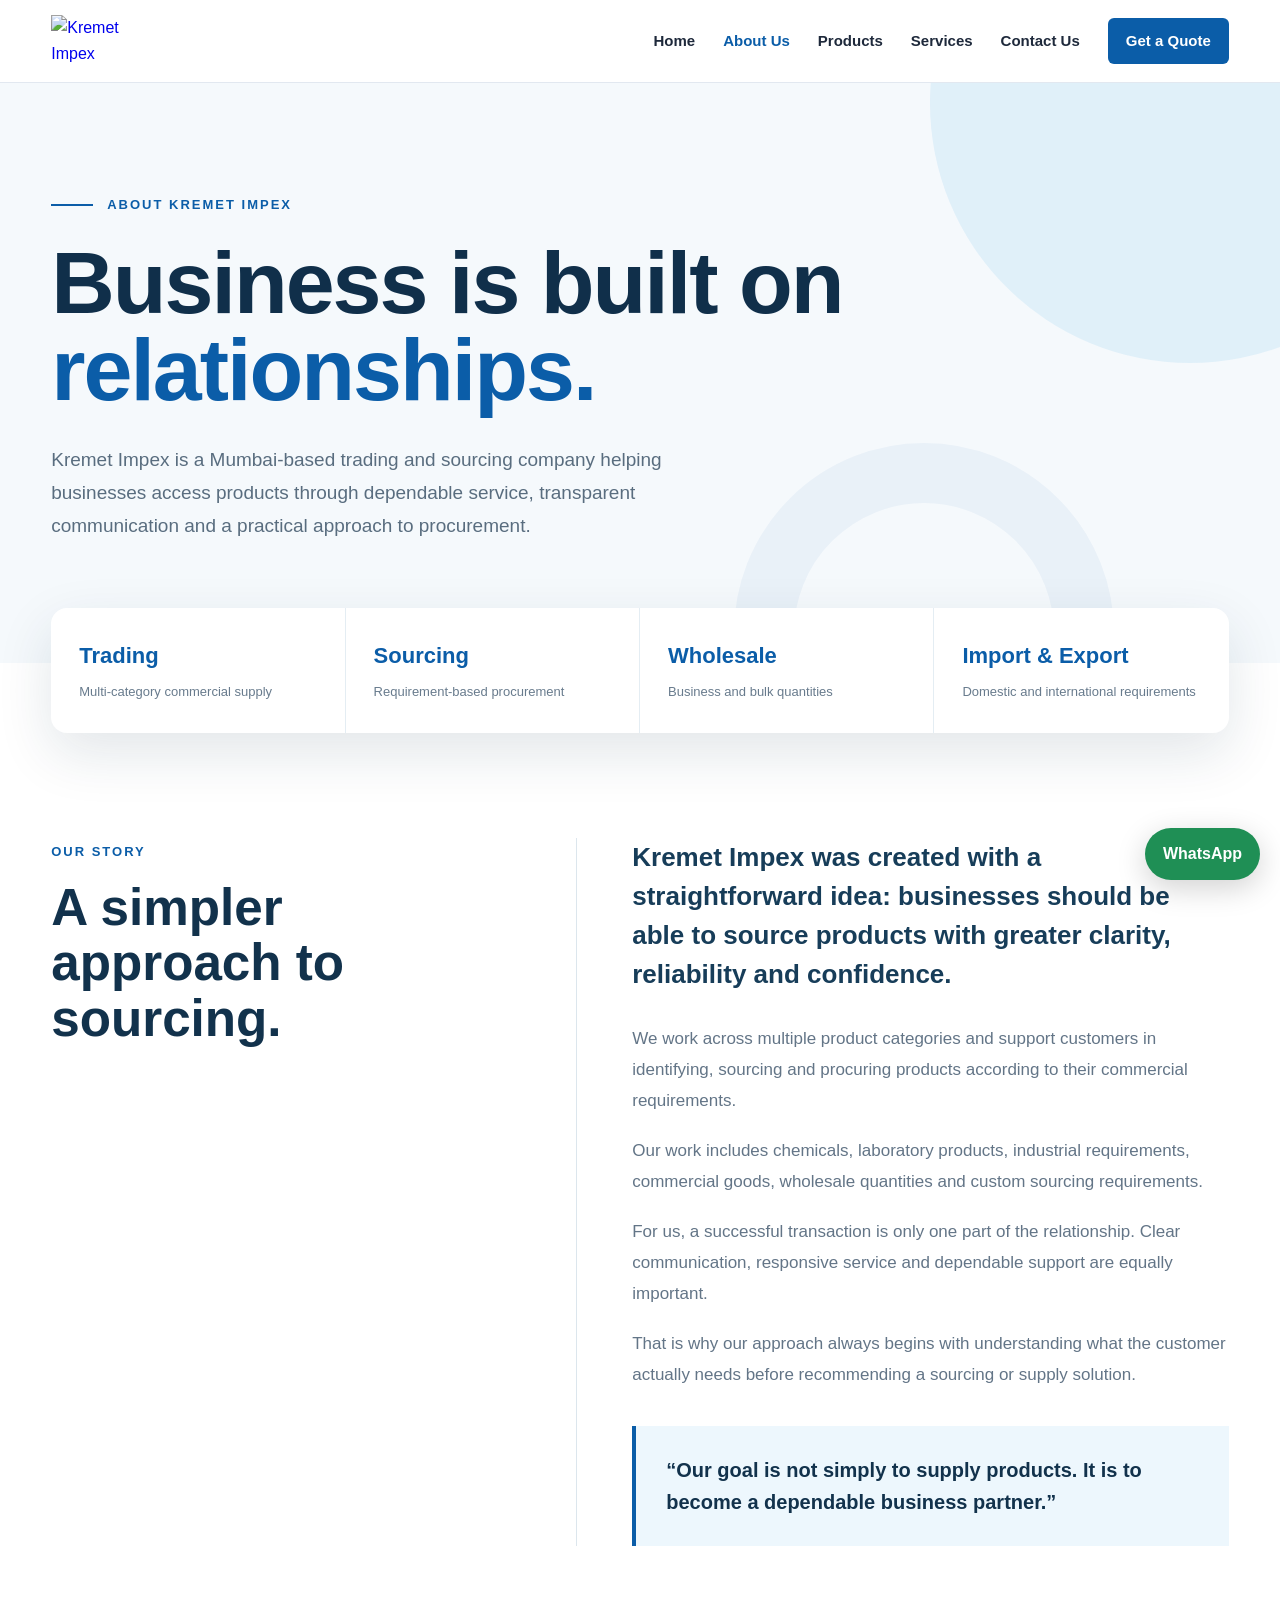
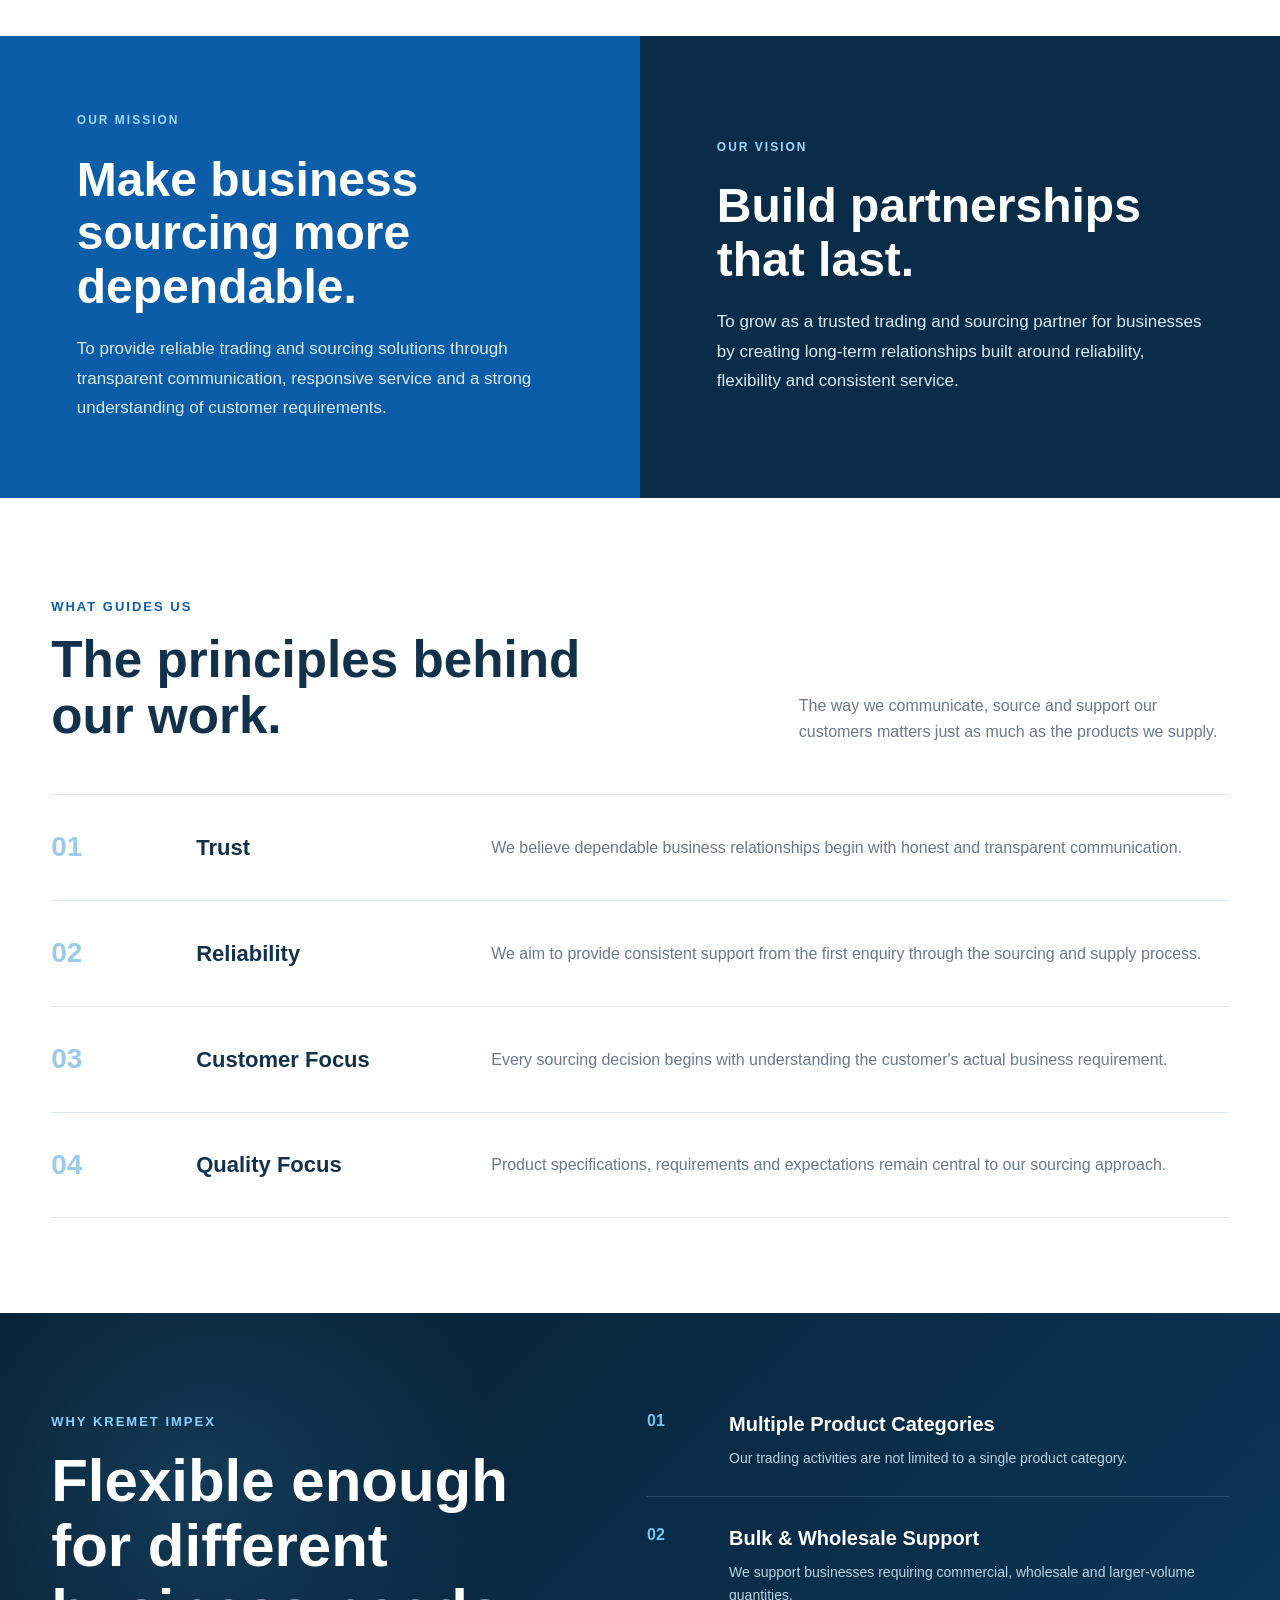
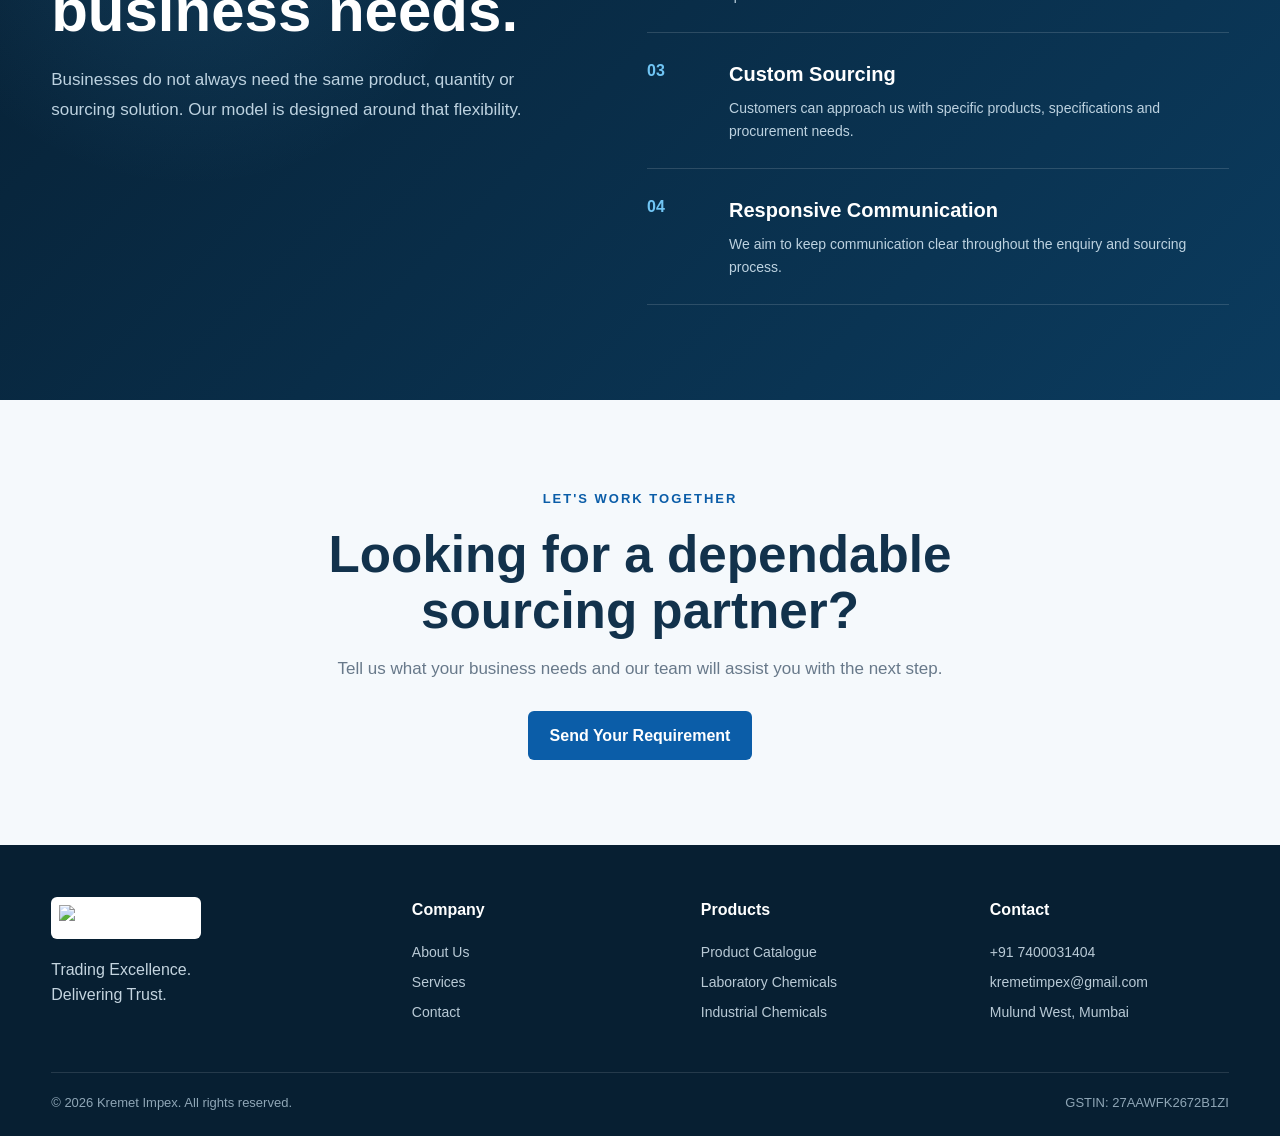
==== about.html @ e768848b "Add files via upload" ====
<!DOCTYPE html>
<html lang="en">

<head>

    <meta charset="UTF-8">
    <meta name="viewport" content="width=device-width, initial-scale=1.0">

    <title>About Us | Kremet Impex</title>

    <meta name="description"
        content="Learn about Kremet Impex, a Mumbai-based trading and sourcing company focused on reliable supply, transparent communication and long-term business relationships.">

    <link rel="stylesheet" href="style.css">

    <style>

        .about-new-hero {
            position: relative;
            overflow: hidden;
            background: #f5f9fc;
            padding: 105px 0 120px;
        }

        .about-new-hero::before {
            content: "";
            position: absolute;
            width: 520px;
            height: 520px;
            border-radius: 50%;
            background: rgba(78, 174, 230, 0.12);
            right: -170px;
            top: -240px;
        }

        .about-new-hero::after {
            content: "";
            position: absolute;
            width: 260px;
            height: 260px;
            border-radius: 50%;
            border: 60px solid rgba(11, 93, 168, 0.05);
            right: 13%;
            bottom: -160px;
        }

        .about-new-hero-content {
            position: relative;
            z-index: 2;
            max-width: 930px;
        }

        .about-new-hero .about-small-title {
            display: inline-flex;
            align-items: center;
            gap: 14px;
            color: #0b5da8;
            font-size: 13px;
            font-weight: 700;
            letter-spacing: 2px;
            margin-bottom: 25px;
        }

        .about-new-hero .about-small-title::before {
            content: "";
            width: 42px;
            height: 2px;
            background: #0b5da8;
        }

        .about-new-hero h1 {
            color: #102f4a;
            font-size: clamp(52px, 7vw, 88px);
            line-height: 0.98;
            letter-spacing: -2px;
            margin-bottom: 30px;
        }

        .about-new-hero h1 span {
            color: #0b5da8;
        }

        .about-new-hero-description {
            max-width: 710px;
            color: #596d7f;
            font-size: 19px;
            line-height: 1.75;
        }

        .about-highlights {
            position: relative;
            z-index: 5;
            margin-top: -55px;
        }

        .about-highlights-box {
            background: #ffffff;
            border-radius: 16px;
            box-shadow: 0 20px 55px rgba(16, 47, 74, 0.12);
            display: grid;
            grid-template-columns: repeat(4, 1fr);
            overflow: hidden;
        }

        .about-highlight {
            padding: 30px 28px;
            border-right: 1px solid #e4edf3;
        }

        .about-highlight:last-child {
            border-right: none;
        }

        .about-highlight strong {
            display: block;
            color: #0b5da8;
            font-size: 22px;
            margin-bottom: 5px;
        }

        .about-highlight span {
            color: #687b8d;
            font-size: 13px;
        }

        .about-story-new {
            padding: 105px 0 90px;
        }

        .about-story-grid-new {
            display: grid;
            grid-template-columns: 0.8fr 1.2fr;
            gap: 90px;
            align-items: start;
        }

        .about-story-label {
            position: sticky;
            top: 125px;
        }

        .about-story-label span {
            color: #0b5da8;
            font-size: 13px;
            font-weight: 700;
            letter-spacing: 2px;
        }

        .about-story-label h2 {
            color: #12324c;
            font-size: clamp(38px, 4vw, 56px);
            line-height: 1.08;
            margin-top: 16px;
        }

        .about-story-content-new {
            border-left: 1px solid #dce6ed;
            padding-left: 55px;
        }

        .story-lead {
            color: #173d59;
            font-size: 26px;
            line-height: 1.5;
            font-weight: 600;
            margin-bottom: 30px;
        }

        .about-story-content-new p:not(.story-lead) {
            color: #637587;
            font-size: 17px;
            line-height: 1.8;
            margin-bottom: 20px;
        }

        .story-quote {
            margin-top: 36px;
            padding: 28px 30px;
            background: #edf7fd;
            border-left: 4px solid #0b5da8;
        }

        .story-quote p {
            color: #12324c !important;
            font-size: 20px !important;
            font-weight: 600;
            line-height: 1.6 !important;
            margin: 0 !important;
        }

        .mission-vision-new {
            display: grid;
            grid-template-columns: 1fr 1fr;
        }

        .mission-panel,
        .vision-panel {
            min-height: 440px;
            padding: 75px max(6vw, 50px);
            display: flex;
            flex-direction: column;
            justify-content: center;
        }

        .mission-panel {
            background: #0b5da8;
            color: #ffffff;
        }

        .vision-panel {
            background: #092d48;
            color: #ffffff;
        }

        .mission-panel span,
        .vision-panel span {
            color: #9ed8ff;
            font-size: 12px;
            font-weight: 700;
            letter-spacing: 2px;
            margin-bottom: 22px;
        }

        .mission-panel h2,
        .vision-panel h2 {
            font-size: clamp(34px, 4vw, 48px);
            line-height: 1.12;
            margin-bottom: 20px;
        }

        .mission-panel p,
        .vision-panel p {
            color: #dbeaf4;
            font-size: 17px;
            line-height: 1.75;
            max-width: 570px;
        }

        .values-new {
            padding: 95px 0;
            background: #ffffff;
        }

        .values-new-heading {
            display: flex;
            justify-content: space-between;
            align-items: end;
            gap: 50px;
            margin-bottom: 50px;
        }

        .values-new-heading div:first-child {
            max-width: 600px;
        }

        .values-new-heading span {
            color: #0b5da8;
            font-size: 13px;
            font-weight: 700;
            letter-spacing: 2px;
        }

        .values-new-heading h2 {
            color: #12324c;
            font-size: clamp(38px, 4vw, 54px);
            line-height: 1.1;
            margin-top: 13px;
        }

        .values-new-heading p {
            color: #68798a;
            max-width: 430px;
        }

        .values-new-list {
            border-top: 1px solid #dce6ed;
        }

        .value-new-row {
            display: grid;
            grid-template-columns: 110px 260px 1fr;
            align-items: center;
            gap: 35px;
            padding: 30px 0;
            border-bottom: 1px solid #dce6ed;
            transition: 0.25s ease;
        }

        .value-new-row:hover {
            padding-left: 18px;
            background: #f8fbfd;
        }

        .value-new-number {
            color: #9acbea;
            font-size: 28px;
            font-weight: 700;
        }

        .value-new-row h3 {
            color: #12324c;
            font-size: 22px;
        }

        .value-new-row p {
            color: #68798a;
            line-height: 1.7;
        }

        .why-about-new {
            background:
                radial-gradient(circle at 15% 25%, rgba(74, 171, 231, 0.16), transparent 25%),
                linear-gradient(135deg, #071f32, #0b3b5e);
            padding: 95px 0;
            color: #ffffff;
        }

        .why-about-grid-new {
            display: grid;
            grid-template-columns: 1fr 1.15fr;
            gap: 90px;
            align-items: start;
        }

        .why-about-intro span {
            color: #8ed1ff;
            font-size: 13px;
            font-weight: 700;
            letter-spacing: 2px;
        }

        .why-about-intro h2 {
            font-size: clamp(40px, 5vw, 60px);
            line-height: 1.08;
            margin: 15px 0 22px;
        }

        .why-about-intro p {
            color: #bdd2e0;
            font-size: 17px;
            line-height: 1.75;
            max-width: 560px;
        }

        .why-about-points {
            display: grid;
            gap: 0;
        }

        .why-about-point {
            display: grid;
            grid-template-columns: 60px 1fr;
            gap: 22px;
            padding: 25px 0;
            border-bottom: 1px solid rgba(255, 255, 255, 0.14);
        }

        .why-about-point:first-child {
            padding-top: 0;
        }

        .why-about-point-number {
            color: #70c5f4;
            font-weight: 700;
        }

        .why-about-point h3 {
            font-size: 20px;
            margin-bottom: 7px;
        }

        .why-about-point p {
            color: #bdd2e0;
            font-size: 14px;
            line-height: 1.65;
        }

        .about-final-cta {
            padding: 85px 0;
            background: #f5f9fc;
            text-align: center;
        }

        .about-final-cta-inner {
            max-width: 780px;
            margin: 0 auto;
        }

        .about-final-cta span {
            color: #0b5da8;
            font-size: 13px;
            font-weight: 700;
            letter-spacing: 2px;
        }

        .about-final-cta h2 {
            color: #12324c;
            font-size: clamp(38px, 4vw, 54px);
            line-height: 1.1;
            margin: 16px 0;
        }

        .about-final-cta p {
            color: #68798a;
            font-size: 17px;
            margin-bottom: 28px;
        }

        @media (max-width: 950px) {

            .about-highlights-box {
                grid-template-columns: repeat(2, 1fr);
            }

            .about-highlight {
                border-bottom: 1px solid #e4edf3;
            }

            .about-story-grid-new {
                grid-template-columns: 1fr;
                gap: 35px;
            }

            .about-story-label {
                position: static;
            }

            .about-story-content-new {
                border-left: none;
                padding-left: 0;
            }

            .mission-vision-new {
                grid-template-columns: 1fr;
            }

            .values-new-heading {
                flex-direction: column;
                align-items: flex-start;
            }

            .value-new-row {
                grid-template-columns: 80px 220px 1fr;
            }

            .why-about-grid-new {
                grid-template-columns: 1fr;
                gap: 50px;
            }

        }

        @media (max-width: 650px) {

            .about-new-hero {
                padding: 70px 0 100px;
            }

            .about-new-hero h1 {
                letter-spacing: -1px;
            }

            .about-highlights-box {
                grid-template-columns: 1fr;
            }

            .about-highlight {
                border-right: none;
            }

            .about-story-new {
                padding: 80px 0 65px;
            }

            .story-lead {
                font-size: 21px;
            }

            .mission-panel,
            .vision-panel {
                min-height: auto;
                padding: 58px 7%;
            }

            .values-new {
                padding: 70px 0;
            }

            .value-new-row {
                grid-template-columns: 55px 1fr;
                gap: 15px;
            }

            .value-new-row p {
                grid-column: 2;
            }

            .why-about-new {
                padding: 70px 0;
            }

        }

    </style>

</head>


<body>


<header class="header">

    <div class="container navbar">

        <a href="index.html" class="brand">
            <img src="images/logo.jpeg" alt="Kremet Impex">
        </a>

        <button class="menu-button" id="menuButton" aria-label="Open menu">
            ☰
        </button>

        <nav class="navigation" id="navigation">

            <a href="index.html">Home</a>

            <a href="about.html" class="active">
                About Us
            </a>

            <a href="products.html">
                Products
            </a>

            <a href="services.html">
                Services
            </a>

            <a href="contact.html">
                Contact Us
            </a>

            <a href="contact.html" class="nav-quote">
                Get a Quote
            </a>

        </nav>

    </div>

</header>


<main>


<section class="about-new-hero">

    <div class="container">

        <div class="about-new-hero-content">

            <div class="about-small-title">
                ABOUT KREMET IMPEX
            </div>

            <h1>
                Business is built on
                <span>relationships.</span>
            </h1>

            <p class="about-new-hero-description">
                Kremet Impex is a Mumbai-based trading and sourcing company
                helping businesses access products through dependable service,
                transparent communication and a practical approach to procurement.
            </p>

        </div>

    </div>

</section>


<section class="about-highlights">

    <div class="container">

        <div class="about-highlights-box">

            <div class="about-highlight">

                <strong>Trading</strong>

                <span>
                    Multi-category commercial supply
                </span>

            </div>


            <div class="about-highlight">

                <strong>Sourcing</strong>

                <span>
                    Requirement-based procurement
                </span>

            </div>


            <div class="about-highlight">

                <strong>Wholesale</strong>

                <span>
                    Business and bulk quantities
                </span>

            </div>


            <div class="about-highlight">

                <strong>Import & Export</strong>

                <span>
                    Domestic and international requirements
                </span>

            </div>

        </div>

    </div>

</section>


<section class="about-story-new">

    <div class="container about-story-grid-new">

        <div class="about-story-label">

            <span>OUR STORY</span>

            <h2>
                A simpler approach to sourcing.
            </h2>

        </div>


        <div class="about-story-content-new">

            <p class="story-lead">
                Kremet Impex was created with a straightforward idea:
                businesses should be able to source products with greater
                clarity, reliability and confidence.
            </p>

            <p>
                We work across multiple product categories and support
                customers in identifying, sourcing and procuring products
                according to their commercial requirements.
            </p>

            <p>
                Our work includes chemicals, laboratory products,
                industrial requirements, commercial goods, wholesale
                quantities and custom sourcing requirements.
            </p>

            <p>
                For us, a successful transaction is only one part of the
                relationship. Clear communication, responsive service and
                dependable support are equally important.
            </p>

            <p>
                That is why our approach always begins with understanding
                what the customer actually needs before recommending a
                sourcing or supply solution.
            </p>


            <div class="story-quote">

                <p>
                    “Our goal is not simply to supply products.
                    It is to become a dependable business partner.”
                </p>

            </div>

        </div>

    </div>

</section>


<section class="mission-vision-new">

    <div class="mission-panel">

        <span>OUR MISSION</span>

        <h2>
            Make business sourcing more dependable.
        </h2>

        <p>
            To provide reliable trading and sourcing solutions through
            transparent communication, responsive service and a strong
            understanding of customer requirements.
        </p>

    </div>


    <div class="vision-panel">

        <span>OUR VISION</span>

        <h2>
            Build partnerships that last.
        </h2>

        <p>
            To grow as a trusted trading and sourcing partner for
            businesses by creating long-term relationships built around
            reliability, flexibility and consistent service.
        </p>

    </div>

</section>


<section class="values-new">

    <div class="container">

        <div class="values-new-heading">

            <div>

                <span>WHAT GUIDES US</span>

                <h2>
                    The principles behind our work.
                </h2>

            </div>

            <p>
                The way we communicate, source and support our customers
                matters just as much as the products we supply.
            </p>

        </div>


        <div class="values-new-list">


            <div class="value-new-row">

                <div class="value-new-number">
                    01
                </div>

                <h3>Trust</h3>

                <p>
                    We believe dependable business relationships begin
                    with honest and transparent communication.
                </p>

            </div>


            <div class="value-new-row">

                <div class="value-new-number">
                    02
                </div>

                <h3>Reliability</h3>

                <p>
                    We aim to provide consistent support from the first
                    enquiry through the sourcing and supply process.
                </p>

            </div>


            <div class="value-new-row">

                <div class="value-new-number">
                    03
                </div>

                <h3>Customer Focus</h3>

                <p>
                    Every sourcing decision begins with understanding
                    the customer's actual business requirement.
                </p>

            </div>


            <div class="value-new-row">

                <div class="value-new-number">
                    04
                </div>

                <h3>Quality Focus</h3>

                <p>
                    Product specifications, requirements and expectations
                    remain central to our sourcing approach.
                </p>

            </div>


        </div>

    </div>

</section>


<section class="why-about-new">

    <div class="container why-about-grid-new">

        <div class="why-about-intro">

            <span>WHY KREMET IMPEX</span>

            <h2>
                Flexible enough for different business needs.
            </h2>

            <p>
                Businesses do not always need the same product,
                quantity or sourcing solution. Our model is designed
                around that flexibility.
            </p>

        </div>


        <div class="why-about-points">


            <div class="why-about-point">

                <div class="why-about-point-number">
                    01
                </div>

                <div>

                    <h3>Multiple Product Categories</h3>

                    <p>
                        Our trading activities are not limited to
                        a single product category.
                    </p>

                </div>

            </div>


            <div class="why-about-point">

                <div class="why-about-point-number">
                    02
                </div>

                <div>

                    <h3>Bulk & Wholesale Support</h3>

                    <p>
                        We support businesses requiring commercial,
                        wholesale and larger-volume quantities.
                    </p>

                </div>

            </div>


            <div class="why-about-point">

                <div class="why-about-point-number">
                    03
                </div>

                <div>

                    <h3>Custom Sourcing</h3>

                    <p>
                        Customers can approach us with specific
                        products, specifications and procurement needs.
                    </p>

                </div>

            </div>


            <div class="why-about-point">

                <div class="why-about-point-number">
                    04
                </div>

                <div>

                    <h3>Responsive Communication</h3>

                    <p>
                        We aim to keep communication clear throughout
                        the enquiry and sourcing process.
                    </p>

                </div>

            </div>


        </div>

    </div>

</section>


<section class="about-final-cta">

    <div class="container about-final-cta-inner">

        <span>LET'S WORK TOGETHER</span>

        <h2>
            Looking for a dependable sourcing partner?
        </h2>

        <p>
            Tell us what your business needs and our team
            will assist you with the next step.
        </p>

        <a href="contact.html"
           class="button primary-button">

            Send Your Requirement

        </a>

    </div>

</section>


</main>


<footer class="footer">

    <div class="container">

        <div class="footer-grid">


            <div class="footer-brand">

                <img
                    src="images/logo.jpeg"
                    alt="Kremet Impex">

                <p>
                    Trading Excellence.<br>
                    Delivering Trust.
                </p>

            </div>


            <div>

                <h4>Company</h4>

                <a href="about.html">
                    About Us
                </a>

                <a href="services.html">
                    Services
                </a>

                <a href="contact.html">
                    Contact
                </a>

            </div>


            <div>

                <h4>Products</h4>

                <a href="products.html">
                    Product Catalogue
                </a>

                <a href="products.html">
                    Laboratory Chemicals
                </a>

                <a href="products.html">
                    Industrial Chemicals
                </a>

            </div>


            <div>

                <h4>Contact</h4>

                <a href="tel:+917400031404">
                    +91 7400031404
                </a>

                <a href="mailto:kremetimpex@gmail.com">
                    kremetimpex@gmail.com
                </a>

                <span>
                    Mulund West, Mumbai
                </span>

            </div>


        </div>


        <div class="footer-bottom">

            <p>
                © 2026 Kremet Impex.
                All rights reserved.
            </p>

            <p>
                GSTIN: 27AAWFK2672B1ZI
            </p>

        </div>

    </div>

</footer>


<a href="https://wa.me/917400031404"
   class="floating-whatsapp"
   target="_blank"
   rel="noopener noreferrer">

    WhatsApp

</a>


<script src="script.js"></script>


</body>

</html>
---- style.css ----
* {
    margin: 0;
    padding: 0;
    box-sizing: border-box;
}

html {
    scroll-behavior: smooth;
}

body {
    font-family: Arial, Helvetica, sans-serif;
    color: #1e293b;
    background: #ffffff;
    line-height: 1.6;
}

img {
    max-width: 100%;
    display: block;
}

a {
    text-decoration: none;
}

.container {
    width: min(1180px, 92%);
    margin: 0 auto;
}

.header {
    position: sticky;
    top: 0;
    z-index: 1000;
    background: rgba(255, 255, 255, 0.97);
    backdrop-filter: blur(12px);
    border-bottom: 1px solid #e2e8f0;
}

.navbar {
    height: 82px;
    display: flex;
    align-items: center;
    justify-content: space-between;
}

.brand {
    display: flex;
    align-items: center;
}

.brand img {
    width: 108px;
    height: auto;
}

.navigation {
    display: flex;
    align-items: center;
    gap: 28px;
}

.navigation a {
    color: #1e293b;
    font-size: 15px;
    font-weight: 600;
    transition: 0.25s ease;
}

.navigation a:hover,
.navigation a.active {
    color: #0b5da8;
}

.nav-quote {
    background: #0b5da8;
    color: #ffffff !important;
    padding: 11px 18px;
    border-radius: 6px;
}

.nav-quote:hover {
    background: #08497f;
}

.menu-button {
    display: none;
    border: 0;
    background: transparent;
    font-size: 28px;
    cursor: pointer;
    color: #12324c;
}

.hero {
    background:
        radial-gradient(
            circle at top right,
            rgba(73, 166, 227, 0.22),
            transparent 32%
        ),
        linear-gradient(
            135deg,
            #eef7fd 0%,
            #ffffff 50%,
            #f5f9fc 100%
        );

    padding: 75px 0 65px;
}

.hero-grid {
    display: grid;
    grid-template-columns: 1.45fr 0.75fr;
    align-items: center;
    gap: 70px;
}

.eyebrow {
    display: inline-block;
    color: #0b5da8;
    font-size: 13px;
    font-weight: 700;
    letter-spacing: 2px;
    margin-bottom: 16px;
}

.hero h1 {
    font-size: clamp(48px, 6vw, 78px);
    line-height: 1.04;
    color: #102f4a;
    max-width: 850px;
    margin-bottom: 24px;
}

.hero h1 span {
    color: #0b5da8;
}

.hero-description {
    max-width: 700px;
    font-size: 18px;
    color: #526579;
    margin-bottom: 32px;
}

.hero-actions {
    display: flex;
    gap: 14px;
    flex-wrap: wrap;
    margin-bottom: 42px;
}

.button {
    display: inline-flex;
    align-items: center;
    justify-content: center;
    min-height: 48px;
    padding: 12px 22px;
    border-radius: 6px;
    font-weight: 700;
    transition: 0.25s ease;
}

.primary-button {
    background: #0b5da8;
    color: #ffffff;
}

.primary-button:hover {
    background: #08497f;
    transform: translateY(-2px);
}

.secondary-button {
    background: #ffffff;
    border: 1px solid #b8c8d8;
    color: #173a56;
}

.secondary-button:hover {
    border-color: #0b5da8;
    color: #0b5da8;
}

.outline-button {
    border: 1px solid #0b5da8;
    color: #0b5da8;
    background: transparent;
}

.outline-button:hover {
    background: #0b5da8;
    color: #ffffff;
}

.whatsapp-button {
    background: #1f8f55;
    color: #ffffff;
}

.whatsapp-button:hover {
    background: #187445;
}

.hero-highlights {
    display: grid;
    grid-template-columns: repeat(3, 1fr);
    max-width: 760px;
    border-top: 1px solid #d9e4ed;
    padding-top: 25px;
}

.hero-highlights div {
    padding-right: 22px;
}

.hero-highlights div:not(:last-child) {
    border-right: 1px solid #d9e4ed;
    margin-right: 22px;
}

.hero-highlights strong,
.hero-highlights span {
    display: block;
}

.hero-highlights strong {
    color: #113b5d;
    font-size: 17px;
    margin-bottom: 4px;
}

.hero-highlights span {
    color: #758596;
    font-size: 13px;
}

.hero-card {
    background: #0c3555;
    padding: 38px 34px;
    border-radius: 18px;
    box-shadow: 0 22px 55px rgba(17, 52, 82, 0.18);
    color: #ffffff;
}

.hero-card-label {
    display: inline-block;
    color: #82ccfa;
    font-size: 12px;
    font-weight: 700;
    letter-spacing: 1.8px;
    margin-bottom: 14px;
}

.hero-card h3 {
    font-size: 30px;
    line-height: 1.2;
    margin-bottom: 14px;
}

.hero-card-intro {
    color: #d7e5ef;
    margin-bottom: 26px;
}

.hero-card-stats {
    display: grid;
    grid-template-columns: repeat(2, 1fr);
    gap: 14px;
    margin-bottom: 22px;
}

.hero-card-stats div {
    background: rgba(255, 255, 255, 0.08);
    border: 1px solid rgba(255, 255, 255, 0.12);
    border-radius: 10px;
    padding: 17px;
}

.hero-card-stats strong,
.hero-card-stats span {
    display: block;
}

.hero-card-stats strong {
    font-size: 22px;
    margin-bottom: 3px;
}

.hero-card-stats span {
    color: #c8dce9;
    font-size: 12px;
}

.hero-card-services {
    display: flex;
    flex-wrap: wrap;
    gap: 8px;
    margin-bottom: 26px;
}

.hero-card-services span {
    border: 1px solid rgba(255, 255, 255, 0.18);
    color: #d8e9f4;
    padding: 7px 10px;
    border-radius: 20px;
    font-size: 12px;
}

.hero-card-button {
    display: inline-flex;
    align-items: center;
    justify-content: center;
    background: #ffffff;
    color: #0c3555;
    padding: 12px 18px;
    border-radius: 6px;
    font-weight: 700;
    transition: 0.25s ease;
}

.hero-card-button:hover {
    background: #dff2ff;
    transform: translateY(-2px);
}

.trust-strip {
    background: #0b5da8;
    color: #ffffff;
}

.trust-grid {
    display: grid;
    grid-template-columns: repeat(3, 1fr);
}

.trust-item {
    display: flex;
    gap: 18px;
    padding: 26px 28px;
}

.trust-item:not(:last-child) {
    border-right: 1px solid rgba(255, 255, 255, 0.18);
}

.trust-item > span {
    font-size: 24px;
    font-weight: 700;
    color: #8ed1ff;
}

.trust-item h3 {
    margin-bottom: 4px;
    font-size: 18px;
}

.trust-item p {
    font-size: 14px;
    color: #dceeff;
}

.section {
    padding: 76px 0;
}

.two-column {
    display: grid;
    grid-template-columns: 1fr 1.15fr;
    gap: 70px;
    align-items: start;
}

.section-heading h2 {
    font-size: clamp(34px, 4vw, 52px);
    line-height: 1.12;
    color: #12324c;
}

.about-heading h2 {
    max-width: 520px;
    font-size: clamp(38px, 4vw, 50px);
}

.section-heading.centered {
    text-align: center;
    max-width: 820px;
    margin: 0 auto 42px;
}

.section-heading.centered p {
    margin: 18px auto 0;
    color: #64748b;
    max-width: 700px;
}

.about-text p {
    color: #5b6b7c;
    font-size: 17px;
    margin-bottom: 18px;
}

.text-link {
    display: inline-block;
    margin-top: 8px;
    font-weight: 700;
    color: #0b5da8;
}

.products-preview {
    background: #f5f9fc;
}

.category-grid {
    display: grid;
    grid-template-columns: repeat(3, 1fr);
    gap: 24px;
}

.category-card {
    background: #ffffff;
    border: 1px solid #e2e8f0;
    border-radius: 12px;
    padding: 28px 32px;
    transition: 0.25s ease;
}

.category-card:hover {
    transform: translateY(-6px);
    box-shadow: 0 18px 40px rgba(23, 58, 86, 0.09);
}

.category-number {
    color: #75bce9;
    font-weight: 700;
    font-size: 14px;
    margin-bottom: 20px;
}

.category-card h3 {
    color: #143852;
    font-size: 23px;
    margin-bottom: 12px;
}

.category-card p {
    color: #677789;
    margin-bottom: 20px;
}

.category-card a {
    color: #0b5da8;
    font-weight: 700;
}

.products-cta {
    margin-top: 32px;
    background: #e7f3fb;
    border-radius: 12px;
    padding: 26px 34px;
    display: flex;
    align-items: center;
    justify-content: space-between;
    gap: 25px;
}

.products-cta h3 {
    color: #12324c;
    margin-bottom: 5px;
}

.products-cta p {
    color: #627386;
}

.services-grid {
    display: grid;
    grid-template-columns: repeat(5, 1fr);
    gap: 18px;
    margin-top: 38px;
}

.service-card {
    border-top: 3px solid #0b5da8;
    padding: 24px 22px;
    background: #f8fafc;
    min-height: 195px;
}

.service-card span {
    color: #79bde8;
    font-size: 13px;
    font-weight: 700;
}

.service-card h3 {
    color: #163a56;
    margin: 16px 0 10px;
}

.service-card p {
    color: #68788a;
    font-size: 14px;
}

.section-button {
    margin-top: 30px;
}

.why-us {
    background: linear-gradient(135deg, #092b46, #0d4167);
    color: #ffffff;
}

.light-heading h2 {
    color: #ffffff;
}

.light-heading p {
    color: #cbdce8 !important;
}

.light-heading .eyebrow {
    color: #82ccfa;
}

.why-grid {
    display: grid;
    grid-template-columns: repeat(4, 1fr);
    gap: 20px;
    margin-top: 42px;
}

.why-item {
    padding: 26px 24px;
    border: 1px solid rgba(255, 255, 255, 0.16);
    border-radius: 10px;
}

.why-item strong {
    display: inline-block;
    color: #8fd2ff;
    margin-bottom: 18px;
}

.why-item h3 {
    margin-bottom: 10px;
}

.why-item p {
    color: #c7d8e4;
    font-size: 14px;
}

.enquiry {
    background: #ffffff;
}

.enquiry-box {
    background: #e9f5fc;
    padding: 42px 48px;
    border-radius: 14px;
    display: flex;
    justify-content: space-between;
    align-items: center;
    gap: 35px;
}

.enquiry-box h2 {
    color: #12324c;
    font-size: 36px;
    margin-bottom: 10px;
}

.enquiry-box p {
    color: #617386;
}

.enquiry-actions {
    display: flex;
    gap: 12px;
    flex-wrap: wrap;
}

.contact-preview {
    padding: 62px 0;
    background: #eef5f9;
}

.contact-grid {
    display: grid;
    grid-template-columns: 1.1fr 0.9fr;
    gap: 70px;
}

.contact-preview h2 {
    font-size: 36px;
    color: #113650;
    margin-bottom: 15px;
}

.contact-preview p {
    color: #617285;
}

.contact-details {
    display: grid;
    gap: 18px;
}

.contact-details div {
    padding-bottom: 16px;
    border-bottom: 1px solid #cedbe4;
}

.contact-details span {
    display: block;
    color: #6f8192;
    font-size: 13px;
    margin-bottom: 5px;
}

.contact-details a {
    display: block;
    color: #0b5da8;
    font-weight: 700;
    margin-bottom: 4px;
}

.footer {
    background: #071f32;
    color: #ffffff;
    padding: 52px 0 22px;
}

.footer-grid {
    display: grid;
    grid-template-columns: 1.3fr repeat(3, 1fr);
    gap: 50px;
}

.footer-brand img {
    width: 150px;
    background: #ffffff;
    padding: 8px;
    border-radius: 6px;
    margin-bottom: 18px;
}

.footer-brand p {
    color: #c4d4df;
}

.footer h4 {
    margin-bottom: 18px;
}

.footer a,
.footer span {
    display: block;
    color: #b9cad6;
    margin-bottom: 8px;
    font-size: 14px;
}

.footer a:hover {
    color: #ffffff;
}

.footer-bottom {
    margin-top: 40px;
    border-top: 1px solid rgba(255, 255, 255, 0.12);
    padding-top: 20px;
    display: flex;
    justify-content: space-between;
    gap: 25px;
    color: #8fa6b6;
    font-size: 13px;
}

.floating-whatsapp {
    position: fixed;
    right: 20px;
    bottom: 20px;
    z-index: 999;
    background: #1f8f55;
    color: #ffffff;
    padding: 13px 18px;
    border-radius: 30px;
    font-weight: 700;
    box-shadow: 0 8px 30px rgba(0, 0, 0, 0.18);
}

.floating-whatsapp:hover {
    background: #187445;
}

@media (max-width: 1050px) {

    .navigation {
        gap: 18px;
    }

    .hero-grid {
        grid-template-columns: 1fr;
    }

    .hero-card {
        max-width: 560px;
    }

    .services-grid {
        grid-template-columns: repeat(3, 1fr);
    }

    .why-grid {
        grid-template-columns: repeat(2, 1fr);
    }
}

@media (max-width: 800px) {

    .navbar {
        height: 70px;
    }

    .brand img {
        width: 92px;
    }

    .menu-button {
        display: block;
    }

    .navigation {
        display: none;
        position: absolute;
        left: 0;
        right: 0;
        top: 70px;
        background: #ffffff;
        padding: 22px 4%;
        flex-direction: column;
        align-items: flex-start;
        border-bottom: 1px solid #e2e8f0;
        box-shadow: 0 15px 25px rgba(0, 0, 0, 0.07);
    }

    .navigation.open {
        display: flex;
    }

    .hero {
        padding: 58px 0;
    }

    .hero-highlights {
        grid-template-columns: 1fr;
        gap: 18px;
    }

    .hero-highlights div:not(:last-child) {
        border-right: 0;
        margin-right: 0;
        padding-bottom: 18px;
        border-bottom: 1px solid #d9e4ed;
    }

    .hero-card-stats {
        grid-template-columns: 1fr;
    }

    .trust-grid {
        grid-template-columns: 1fr;
    }

    .trust-item:not(:last-child) {
        border-right: 0;
        border-bottom: 1px solid rgba(255, 255, 255, 0.18);
    }

    .two-column {
        grid-template-columns: 1fr;
        gap: 32px;
    }

    .category-grid {
        grid-template-columns: 1fr;
    }

    .products-cta {
        flex-direction: column;
        align-items: flex-start;
    }

    .services-grid {
        grid-template-columns: repeat(2, 1fr);
    }

    .contact-grid {
        grid-template-columns: 1fr;
        gap: 38px;
    }

    .footer-grid {
        grid-template-columns: repeat(2, 1fr);
    }

    .footer-bottom {
        flex-direction: column;
    }

    .enquiry-box {
        flex-direction: column;
        align-items: flex-start;
    }
}

@media (max-width: 520px) {

    .hero h1 {
        font-size: 43px;
    }

    .hero-card {
        padding: 30px 24px;
    }

    .section {
        padding: 60px 0;
    }

    .services-grid {
        grid-template-columns: 1fr;
    }

    .why-grid {
        grid-template-columns: 1fr;
    }

    .footer-grid {
        grid-template-columns: 1fr;
    }

    .enquiry-box {
        padding: 32px 24px;
    }

    .enquiry-actions {
        width: 100%;
    }

    .enquiry-actions .button {
        width: 100%;
    }
}
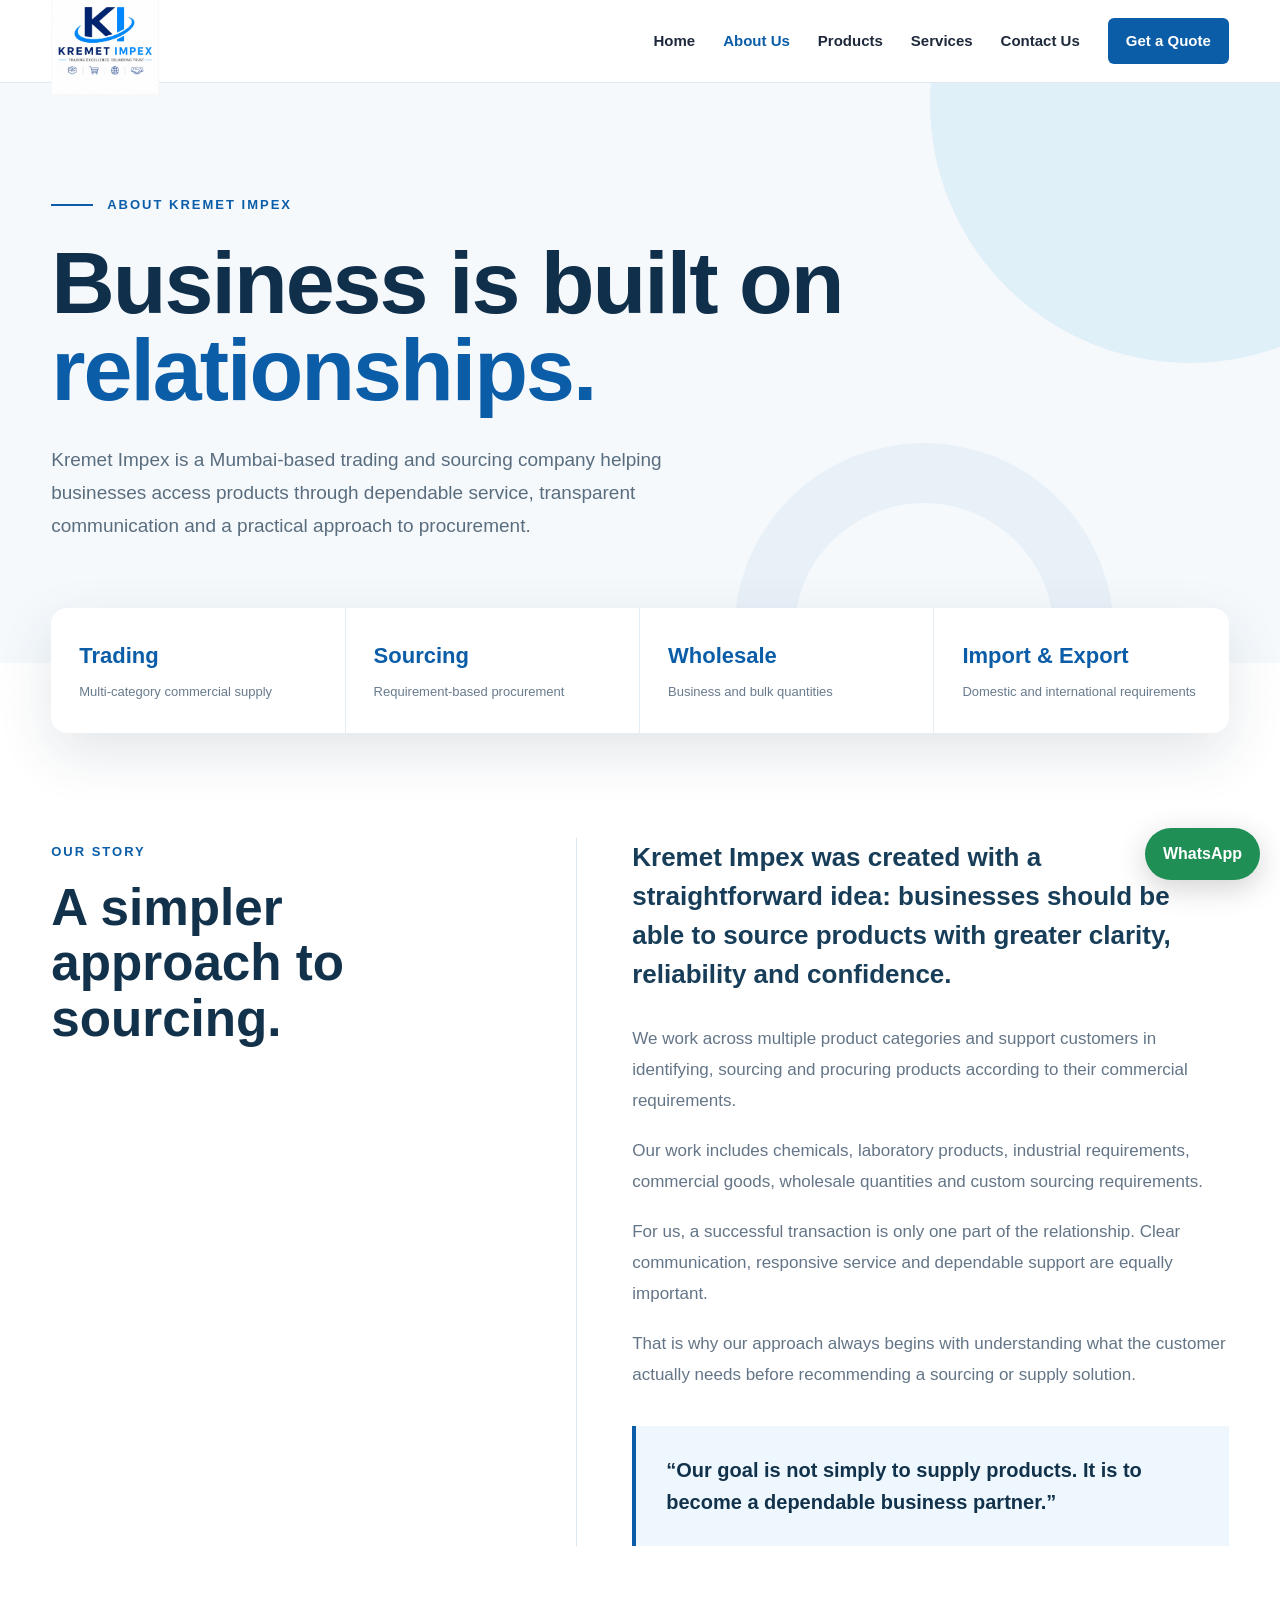
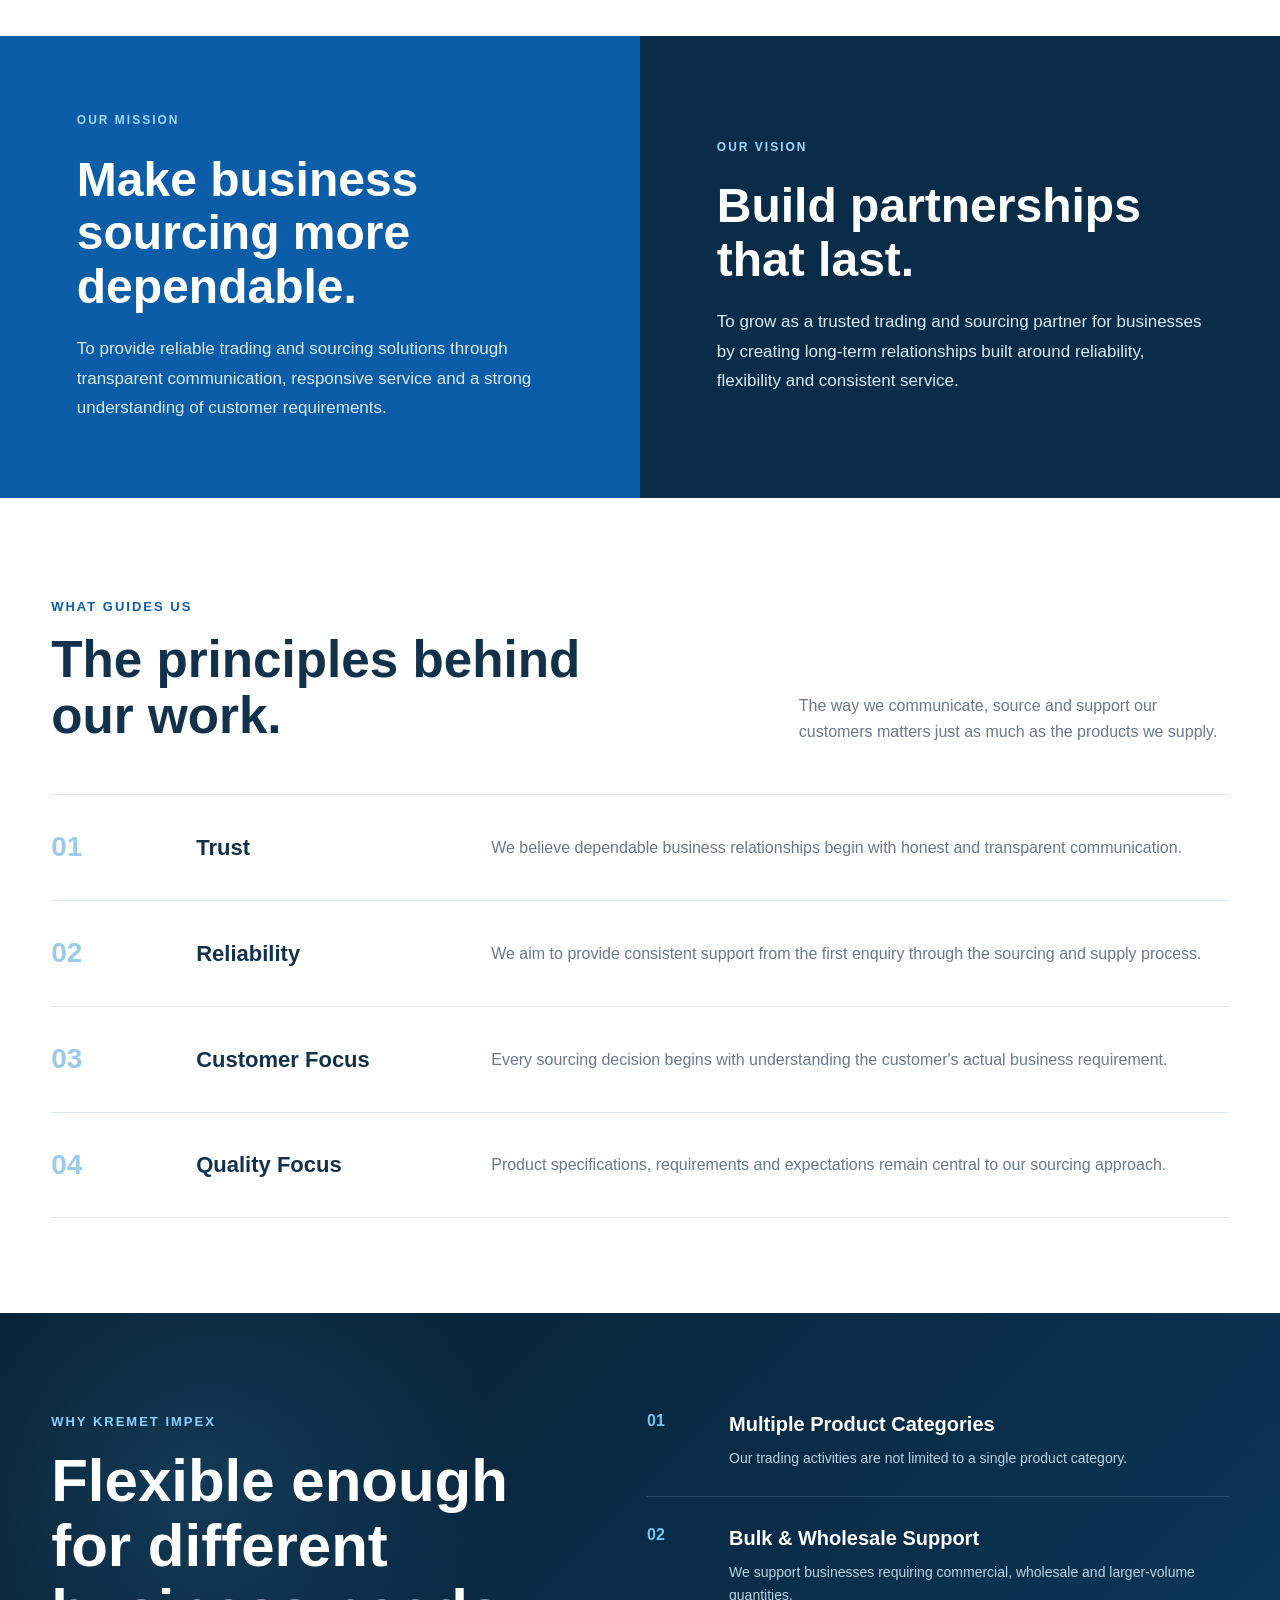
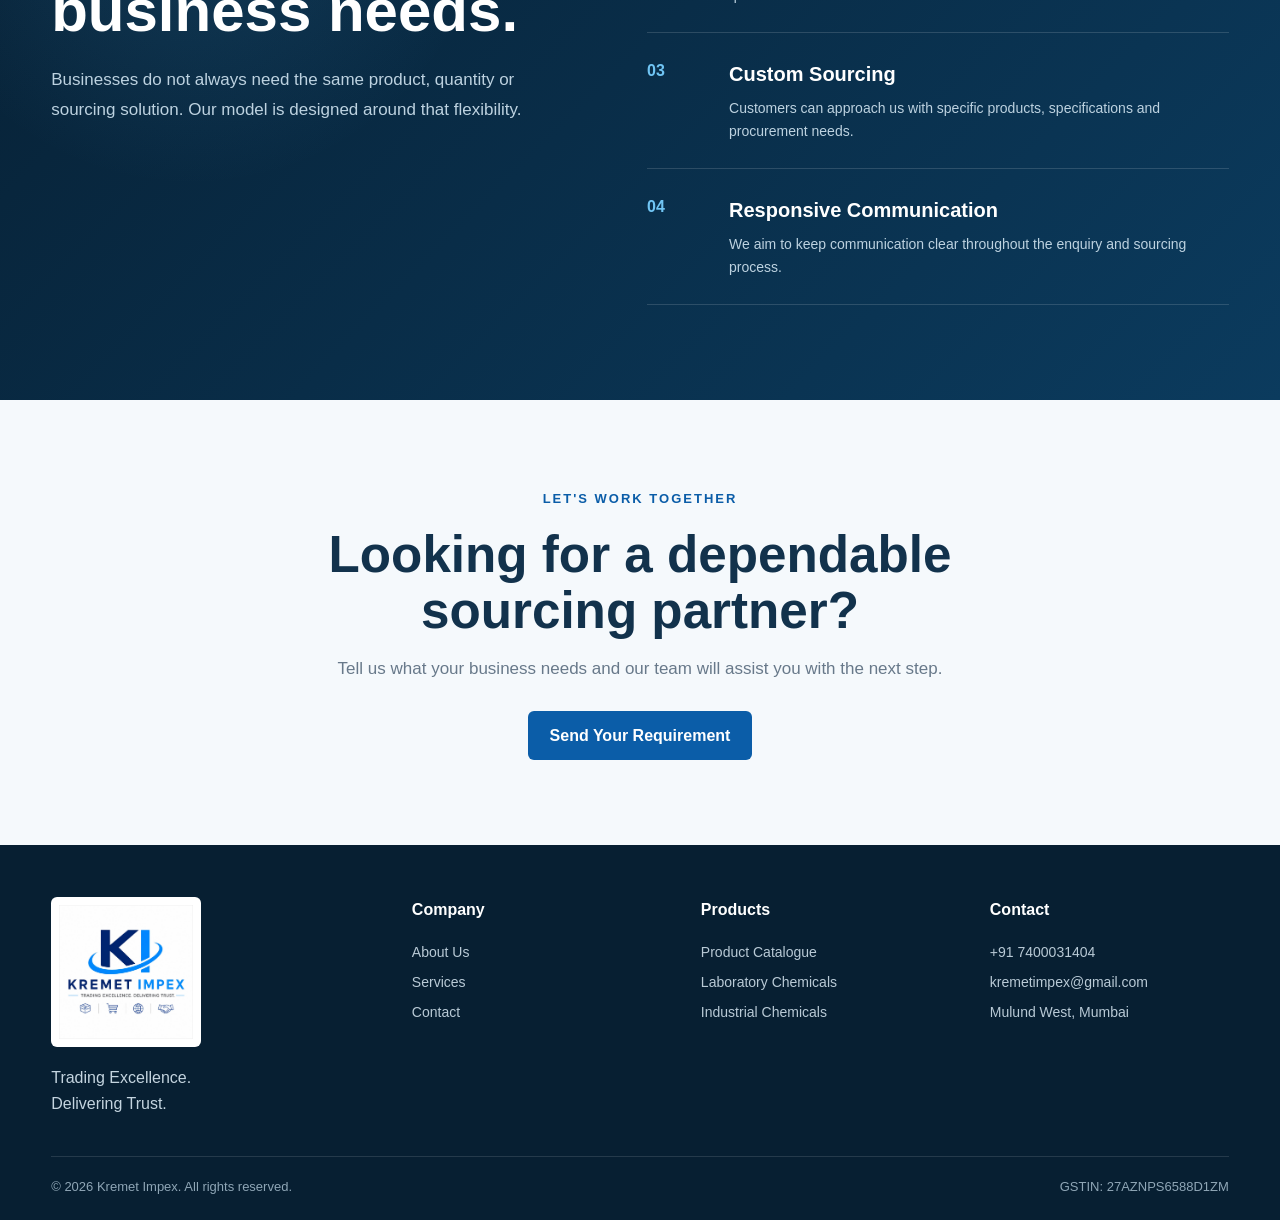
==== commit 78dbd5bb: "Update about.html" ====
--- a/about.html
+++ b/about.html
@@ -1069,7 +1069,7 @@
             </p>
 
             <p>
-                GSTIN: 27AAWFK2672B1ZI
+                GSTIN: 27AZNPS6588D1ZM
             </p>
 
         </div>
@@ -1094,4 +1094,4 @@
 
 </body>
 
-</html>+</html>
